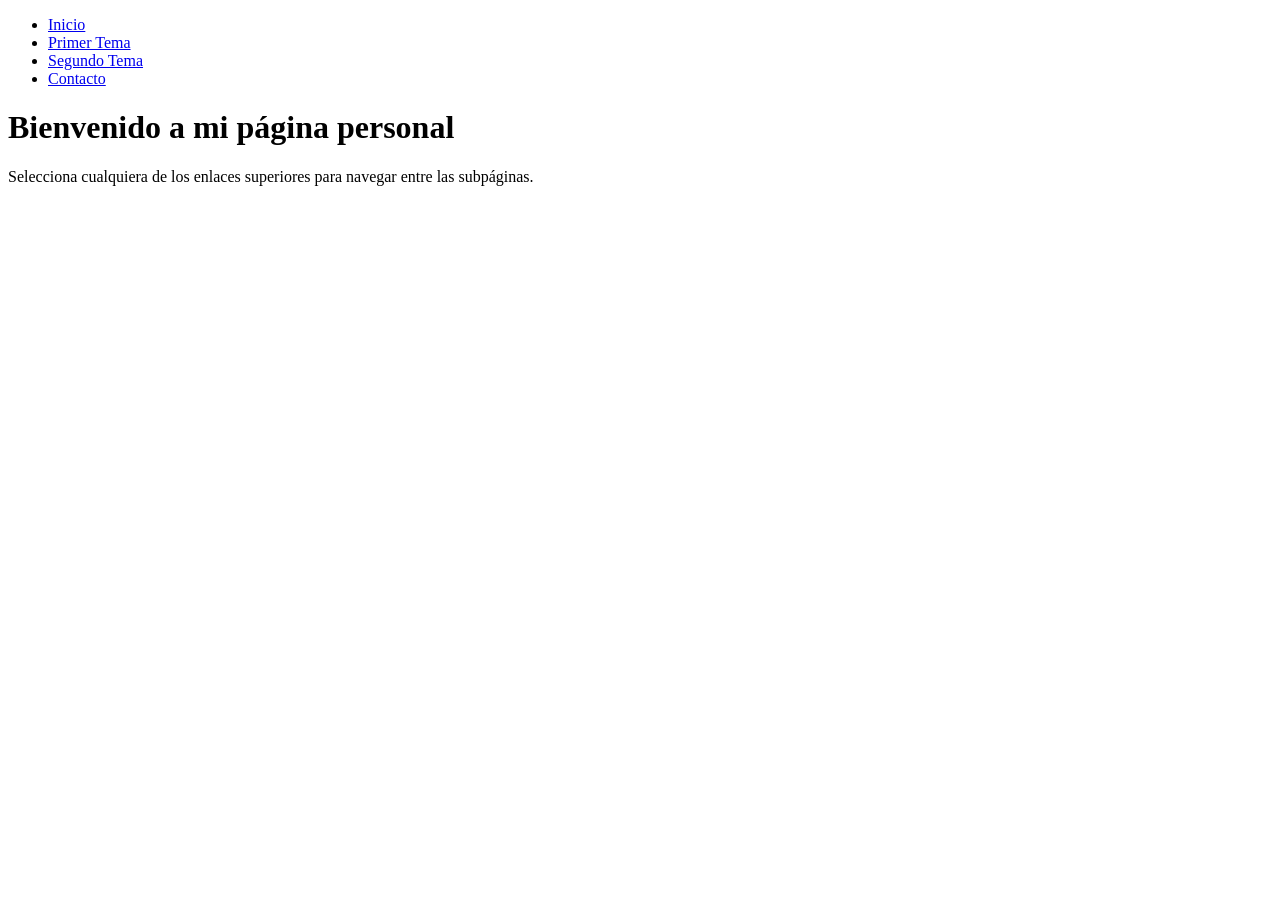
==== index.html @ e3963a8f "Create index.html" ====
<!DOCTYPE html>
<html lang="es">
<head>
    <meta charset="UTF-8">
    <meta name="viewport" content="width=device-width, initial-scale=1.0">
    <title>Mi Sitio Personal</title>
    <link rel="stylesheet" href="styles.css">
</head>
<body>

    <header>
        <nav>
            <ul>
                <!-- Rutas desde la raíz -->
                <li><a href="index.html">Inicio</a></li>
                <li><a href="temas/tema-1.html">Primer Tema</a></li>
                <li><a href="temas/tema-2.html">Segundo Tema</a></li>
                <li><a href="contacto.html">Contacto</a></li>
            </ul>
        </nav>
    </header>

    <main>
        <h1>Bienvenido a mi página personal</h1>
        <p>Selecciona cualquiera de los enlaces superiores para navegar entre las subpáginas.</p>
    </main>

</body>
</html>
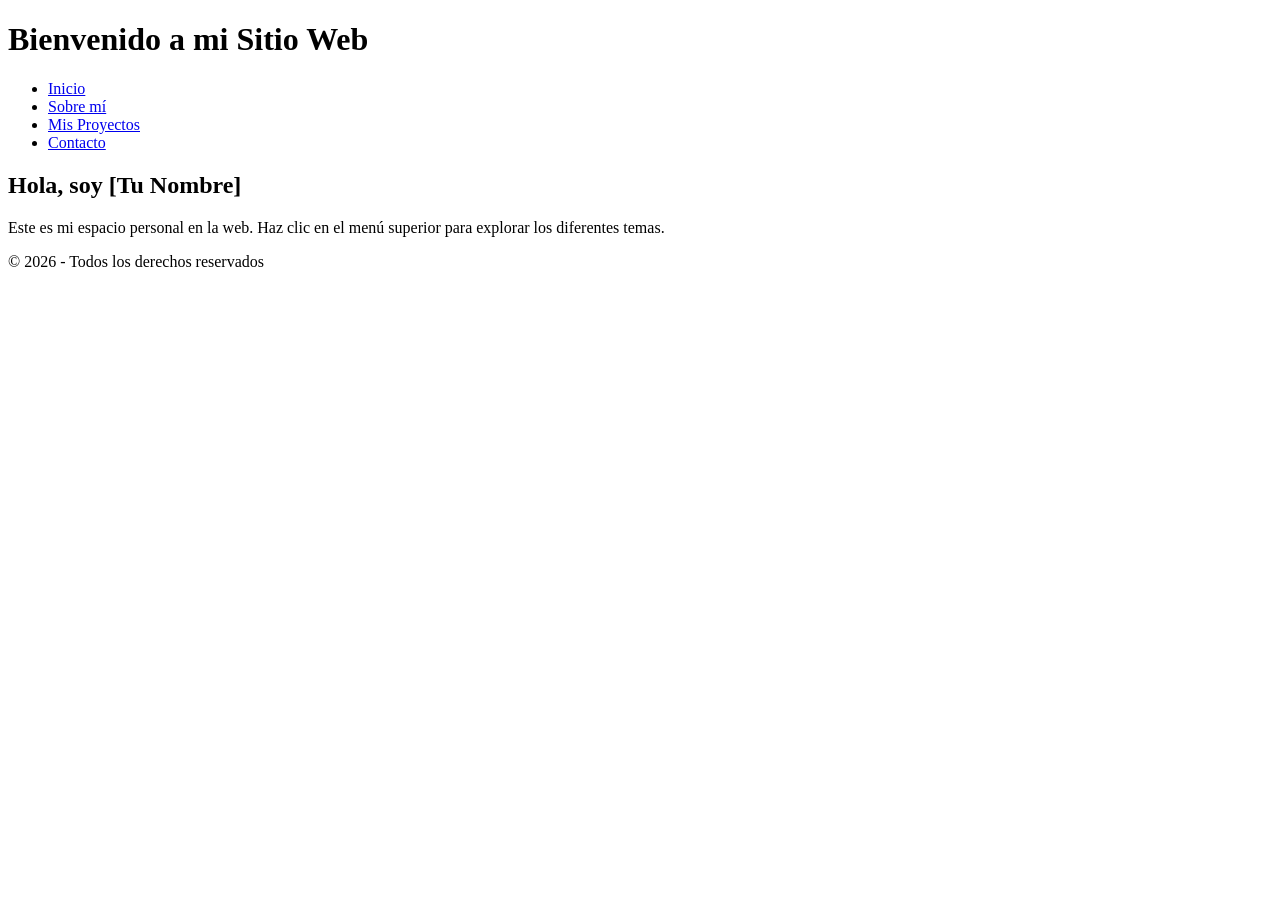
==== commit 8e86dedf: "Update index.html" ====
--- a/index.html
+++ b/index.html
@@ -3,27 +3,31 @@
 <head>
     <meta charset="UTF-8">
     <meta name="viewport" content="width=device-width, initial-scale=1.0">
-    <title>Mi Sitio Personal</title>
-    <link rel="stylesheet" href="styles.css">
+    <title>Mi Página Personal</title>
 </head>
 <body>
 
     <header>
+        <h1>Bienvenido a mi Sitio Web</h1>
+        <!-- Menú de navegación con enlaces a las subpáginas -->
         <nav>
             <ul>
-                <!-- Rutas desde la raíz -->
                 <li><a href="index.html">Inicio</a></li>
-                <li><a href="temas/tema-1.html">Primer Tema</a></li>
-                <li><a href="temas/tema-2.html">Segundo Tema</a></li>
+                <li><a href="sobre-mi.html">Sobre mí</a></li>
+                <li><a href="proyectos.html">Mis Proyectos</a></li>
                 <li><a href="contacto.html">Contacto</a></li>
             </ul>
         </nav>
     </header>
 
     <main>
-        <h1>Bienvenido a mi página personal</h1>
-        <p>Selecciona cualquiera de los enlaces superiores para navegar entre las subpáginas.</p>
+        <h2>Hola, soy [Tu Nombre]</h2>
+        <p>Este es mi espacio personal en la web. Haz clic en el menú superior para explorar los diferentes temas.</p>
     </main>
+
+    <footer>
+        <p>© 2026 - Todos los derechos reservados</p>
+    </footer>
 
 </body>
 </html>
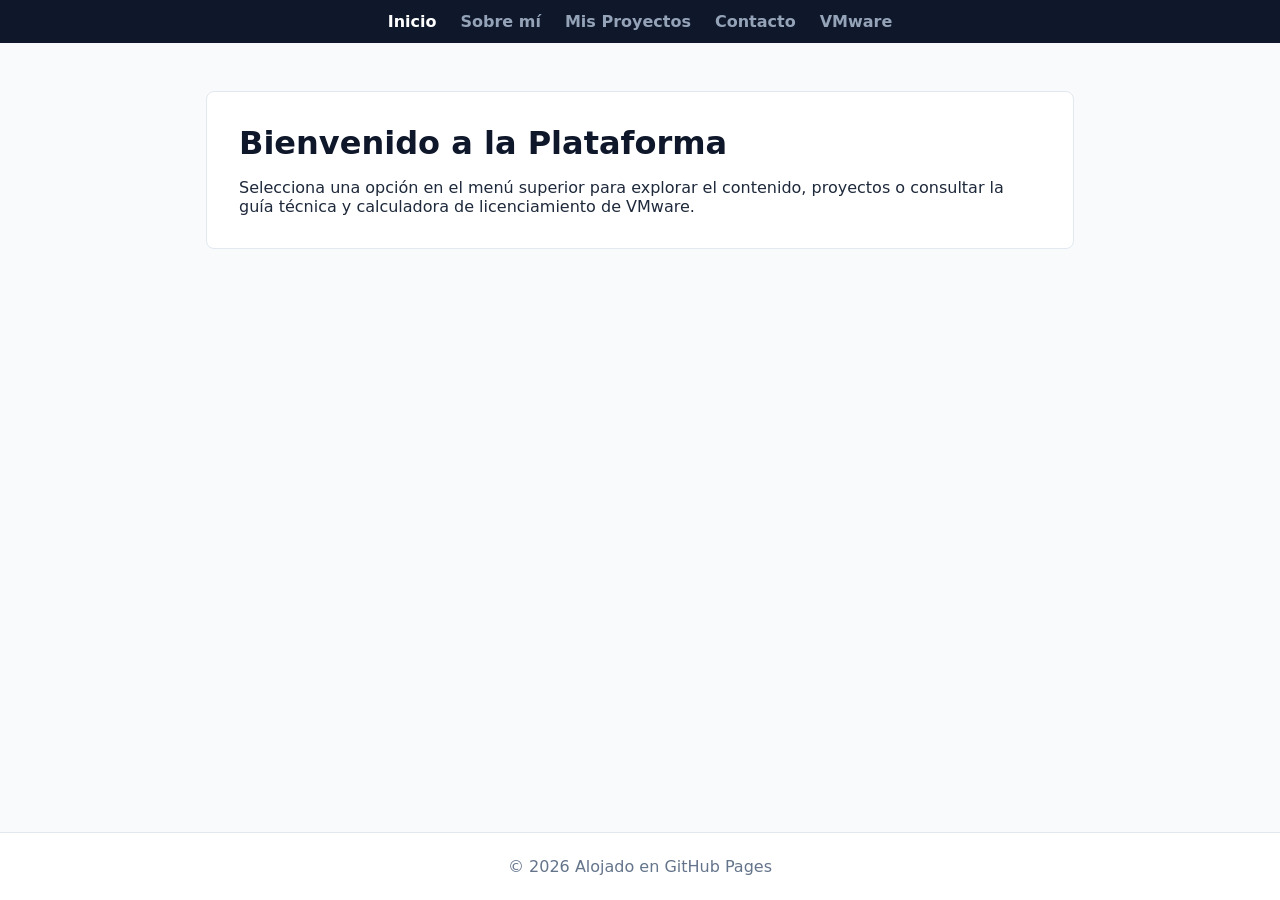
==== commit b2bb798c: "Update index.html" ====
--- a/index.html
+++ b/index.html
@@ -1,33 +1,52 @@
 <!DOCTYPE html>
 <html lang="es">
 <head>
-    <meta charset="UTF-8">
-    <meta name="viewport" content="width=device-width, initial-scale=1.0">
-    <title>Mi Página Personal</title>
+  <meta charset="UTF-8">
+  <meta name="viewport" content="width=device-width, initial-scale=1.0">
+  <title>Inicio | Portal Técnico</title>
+  <style>
+    :root {
+      --primary-color: #0072ce;
+      --secondary-color: #0f172a;
+      --bg-color: #f8fafc;
+      --card-bg: #ffffff;
+      --text-color: #1e293b;
+      --border-color: #e2e8f0;
+    }
+    * { box-sizing: border-box; margin: 0; padding: 0; }
+    body { font-family: system-ui, -apple-system, sans-serif; background: var(--bg-color); color: var(--text-color); display: flex; flex-direction: column; min-height: 100vh; }
+    
+    .top-nav { background-color: var(--secondary-color); padding: 0.75rem 2rem; }
+    .top-nav ul { list-style: none; display: flex; gap: 1.5rem; justify-content: center; flex-wrap: wrap; }
+    .top-nav a { color: #94a3b8; text-decoration: none; font-weight: 600; }
+    .top-nav a:hover, .top-nav a.active { color: #ffffff; }
+
+    main { max-width: 900px; margin: 3rem auto; padding: 0 1rem; width: 100%; flex: 1; }
+    .card { background: var(--card-bg); padding: 2rem; border-radius: 8px; border: 1px solid var(--border-color); }
+    h1 { color: var(--secondary-color); margin-bottom: 1rem; }
+    footer { text-align: center; padding: 1.5rem; color: #64748b; border-top: 1px solid var(--border-color); background: var(--card-bg); }
+  </style>
 </head>
 <body>
+  <nav class="top-nav">
+    <ul>
+      <li><a href="index.html" class="active">Inicio</a></li>
+      <li><a href="sobre-mi.html">Sobre mí</a></li>
+      <li><a href="proyectos.html">Mis Proyectos</a></li>
+      <li><a href="contacto.html">Contacto</a></li>
+      <li><a href="vmware.html">VMware</a></li>
+    </ul>
+  </nav>
 
-    <header>
-        <h1>Bienvenido a mi Sitio Web</h1>
-        <!-- Menú de navegación con enlaces a las subpáginas -->
-        <nav>
-            <ul>
-                <li><a href="index.html">Inicio</a></li>
-                <li><a href="sobre-mi.html">Sobre mí</a></li>
-                <li><a href="proyectos.html">Mis Proyectos</a></li>
-                <li><a href="contacto.html">Contacto</a></li>
-            </ul>
-        </nav>
-    </header>
+  <main>
+    <div class="card">
+      <h1>Bienvenido a la Plataforma</h1>
+      <p>Selecciona una opción en el menú superior para explorar el contenido, proyectos o consultar la guía técnica y calculadora de licenciamiento de VMware.</p>
+    </div>
+  </main>
 
-    <main>
-        <h2>Hola, soy [Tu Nombre]</h2>
-        <p>Este es mi espacio personal en la web. Haz clic en el menú superior para explorar los diferentes temas.</p>
-    </main>
-
-    <footer>
-        <p>© 2026 - Todos los derechos reservados</p>
-    </footer>
-
+  <footer>
+    <p>&copy; 2026 Alojado en GitHub Pages</p>
+  </footer>
 </body>
 </html>
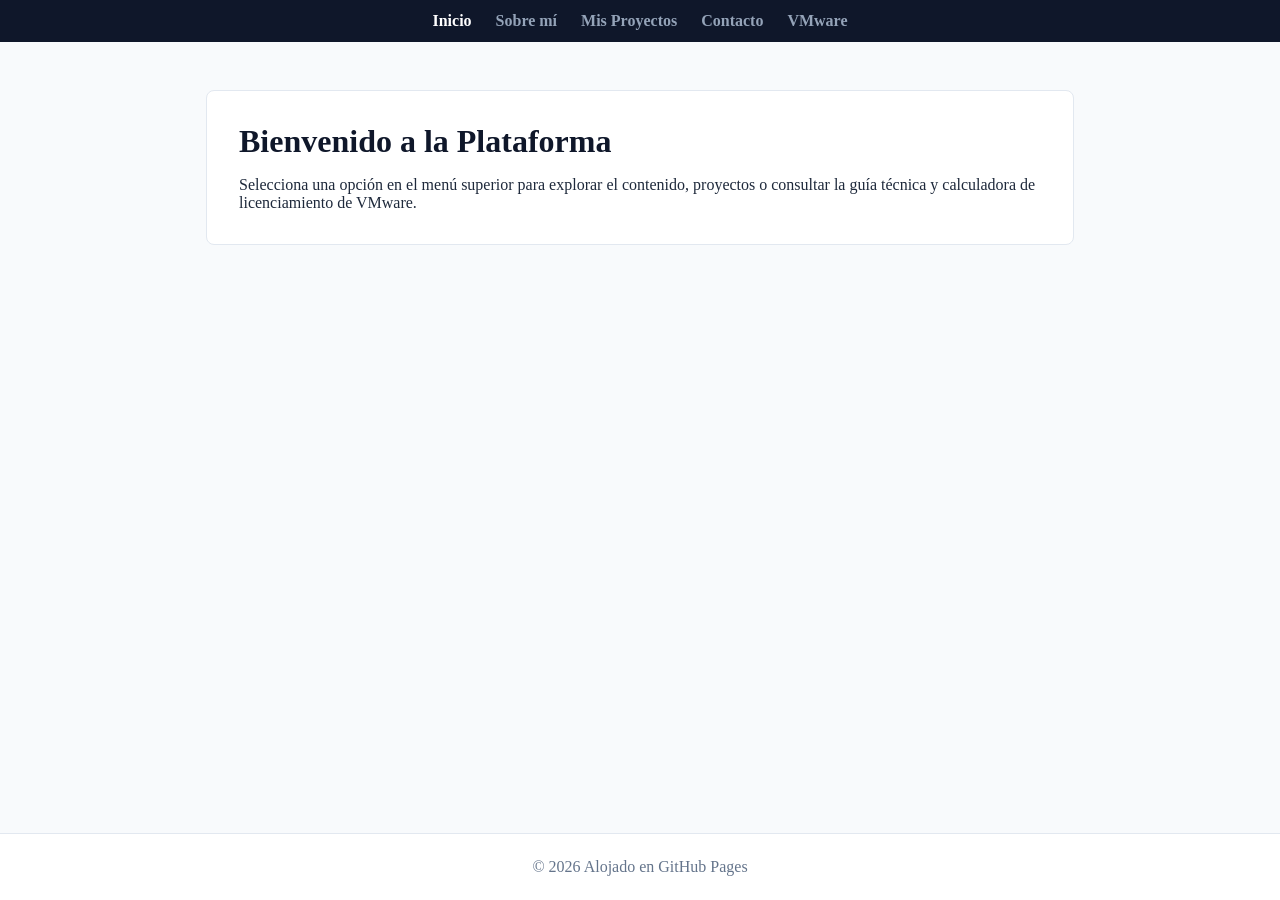
==== commit 25039d38: "Update index.html" ====
--- a/index.html
+++ b/index.html
@@ -14,7 +14,15 @@
       --border-color: #e2e8f0;
     }
     * { box-sizing: border-box; margin: 0; padding: 0; }
-    body { font-family: system-ui, -apple-system, sans-serif; background: var(--bg-color); color: var(--text-color); display: flex; flex-direction: column; min-height: 100vh; }
+    body { 
+    <!-- font-family: system-ui, -apple-system, sans-serif; -->
+
+      font-family: system-ui, -apple-system, BlinkMacSystemFont, 'Verdana', Roboto, Oxygen, Ubuntu, Cantarell, sans-serif;
+      background: var(--bg-color); 
+      color: var(--text-color); 
+      display: flex; 
+      flex-direction: column; 
+      min-height: 100vh; }
     
     .top-nav { background-color: var(--secondary-color); padding: 0.75rem 2rem; }
     .top-nav ul { list-style: none; display: flex; gap: 1.5rem; justify-content: center; flex-wrap: wrap; }
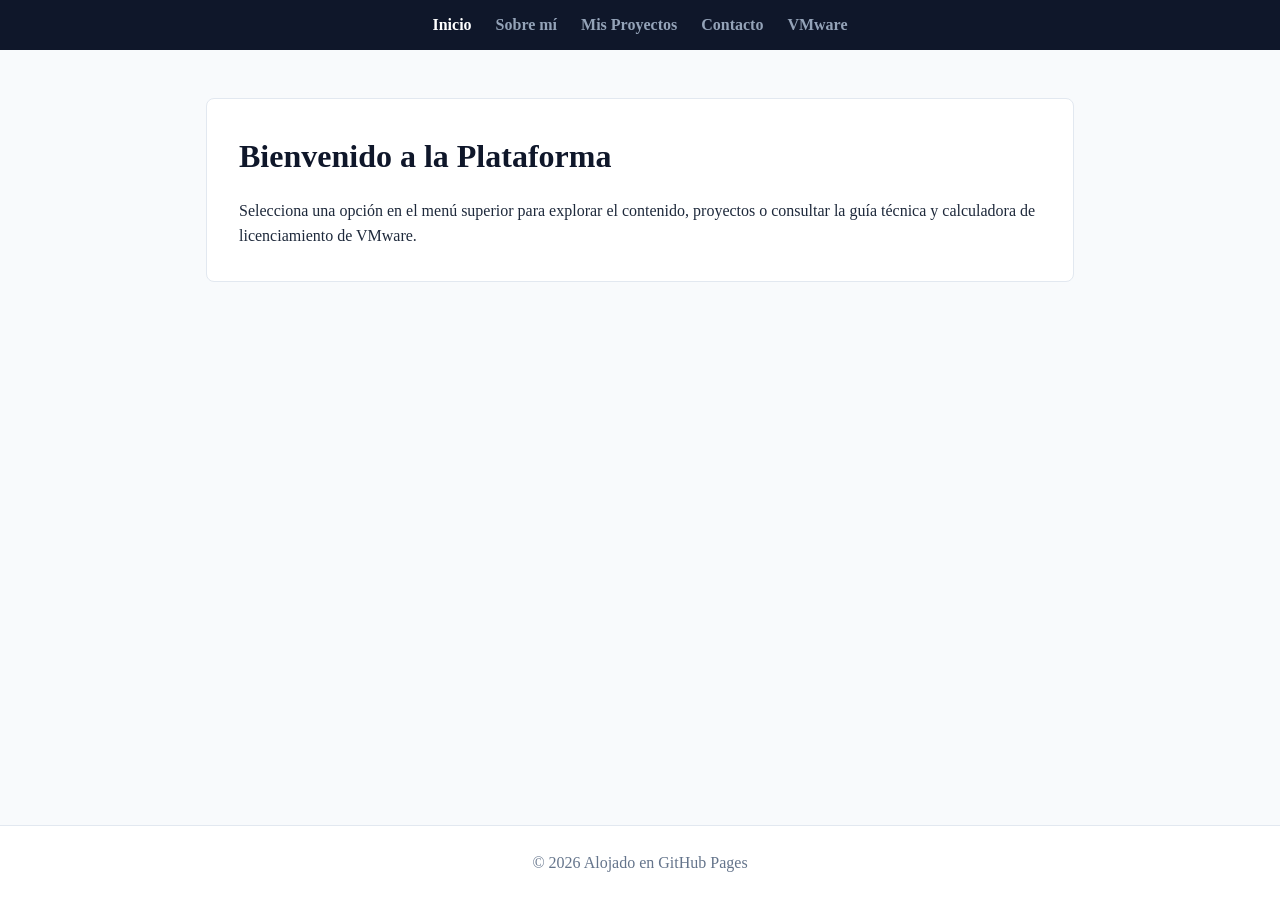
==== commit a4189e37: "Update index.html" ====
--- a/index.html
+++ b/index.html
@@ -6,23 +6,32 @@
   <title>Inicio | Portal Técnico</title>
   <style>
     :root {
-      --primary-color: #0072ce;
-      --secondary-color: #0f172a;
-      --bg-color: #f8fafc;
-      --card-bg: #ffffff;
-      --text-color: #1e293b;
-      --border-color: #e2e8f0;
+          --primary-color: #00008B; /* Azul Principal */
+          --secondary-color: #0f172a; /* Slate Oscuro */
+          --accent-color: #2563eb;
+          --bg-color: #f8fafc;
+          --card-bg: #ffffff;
+          --text-color: #1e293b;
+          --text-muted: #64748b;
+          --border-color: #e2e8f0;
+          --badge-vcf: #0284c7;
+          --badge-vvf: #0d9488;
+        }
+    * { 
+      box-sizing: border-box; 
+      margin: 0; 
+      padding: 0; 
     }
-    * { box-sizing: border-box; margin: 0; padding: 0; }
     body { 
     <!-- font-family: system-ui, -apple-system, sans-serif; -->
-
       font-family: system-ui, -apple-system, BlinkMacSystemFont, 'Verdana', Roboto, Oxygen, Ubuntu, Cantarell, sans-serif;
-      background: var(--bg-color); 
-      color: var(--text-color); 
-      display: flex; 
-      flex-direction: column; 
-      min-height: 100vh; }
+      background-color: var(--bg-color);
+      color: var(--text-color);
+      line-height: 1.6;
+      display: flex;
+      flex-direction: column;
+      min-height: 100vh;
+    }
     
     .top-nav { background-color: var(--secondary-color); padding: 0.75rem 2rem; }
     .top-nav ul { list-style: none; display: flex; gap: 1.5rem; justify-content: center; flex-wrap: wrap; }
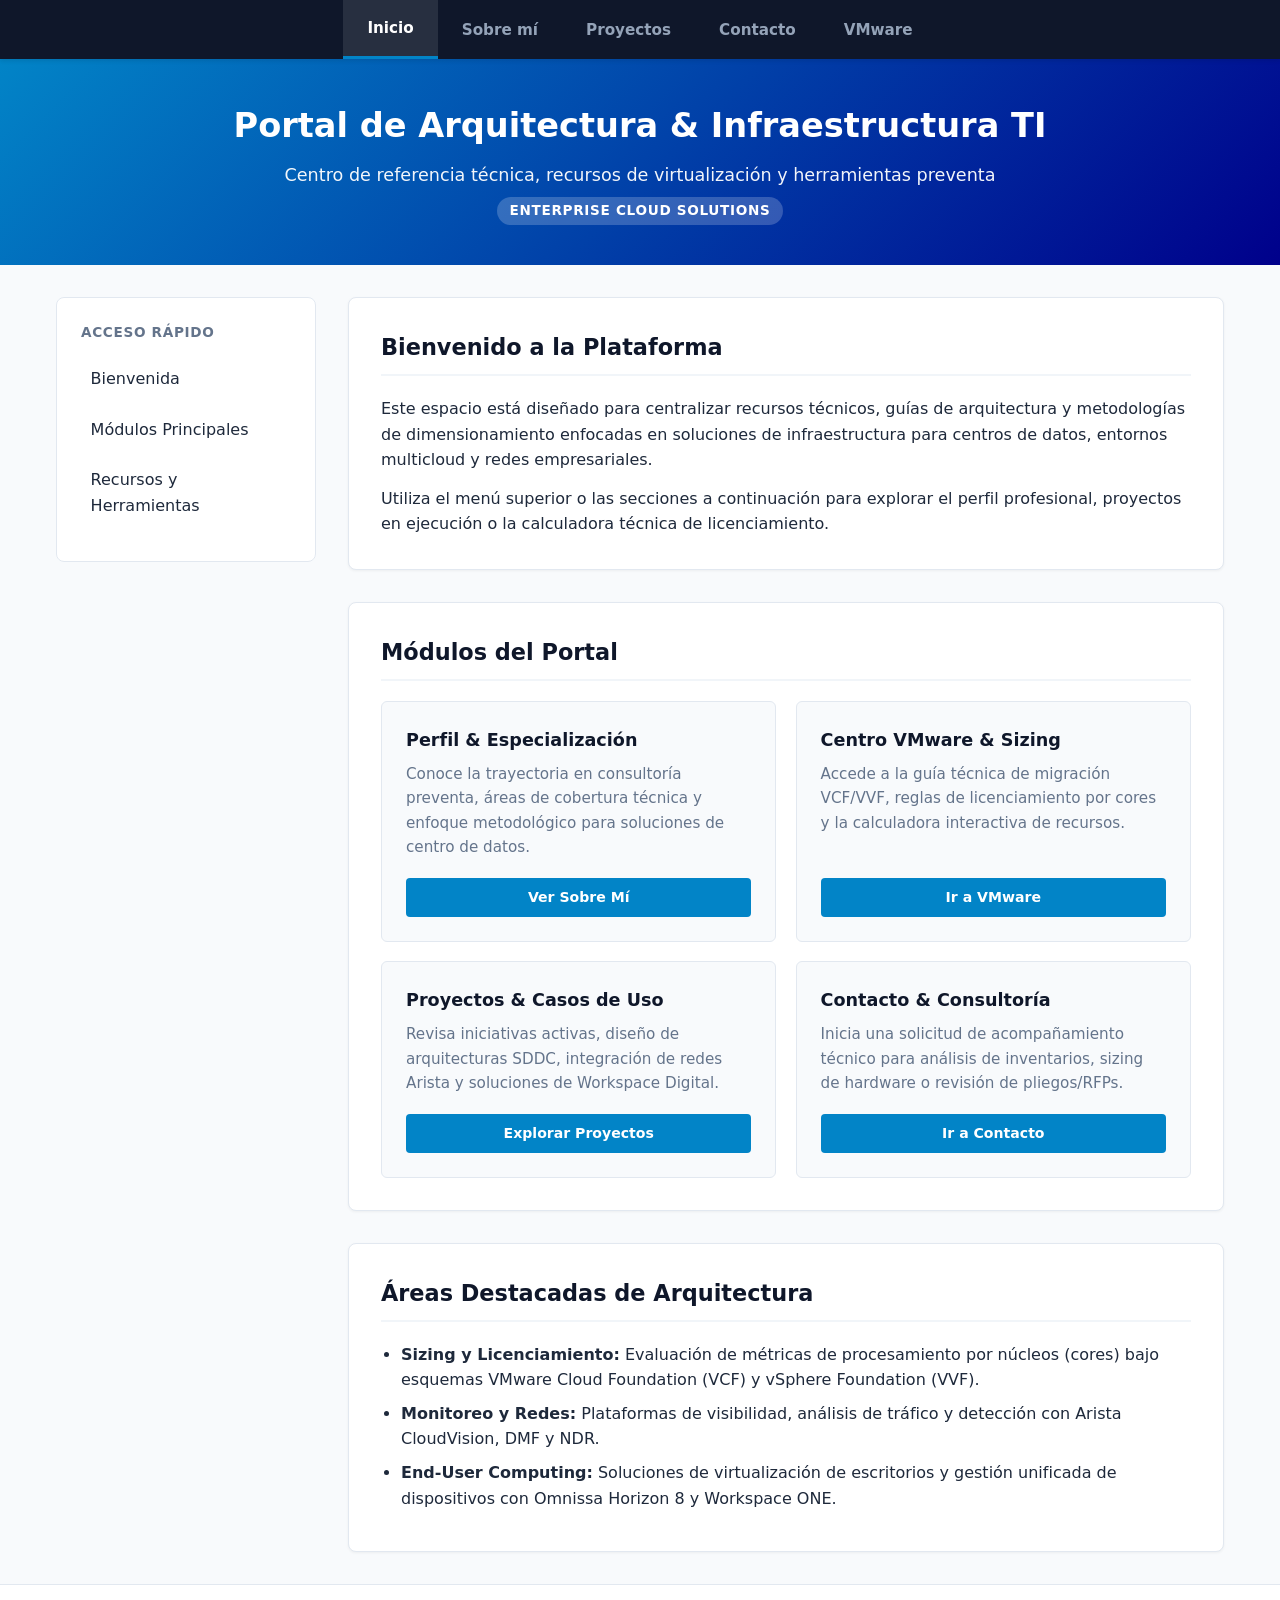
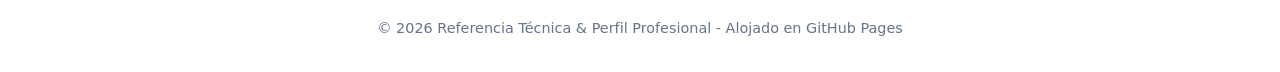
==== commit 1147c00f: "Update index.html" ====
--- a/index.html
+++ b/index.html
@@ -3,27 +3,28 @@
 <head>
   <meta charset="UTF-8">
   <meta name="viewport" content="width=device-width, initial-scale=1.0">
-  <title>Inicio | Portal Técnico</title>
+  <title>Inicio | Portal Técnico & Arquitectura Cloud</title>
   <style>
     :root {
-          --primary-color: #00008B; /* Azul Principal */
-          --secondary-color: #0f172a; /* Slate Oscuro */
-          --accent-color: #2563eb;
-          --bg-color: #f8fafc;
-          --card-bg: #ffffff;
-          --text-color: #1e293b;
-          --text-muted: #64748b;
-          --border-color: #e2e8f0;
-          --badge-vcf: #0284c7;
-          --badge-vvf: #0d9488;
-        }
-    * { 
-      box-sizing: border-box; 
-      margin: 0; 
-      padding: 0; 
-    }
-    body { 
-    <!-- font-family: system-ui, -apple-system, sans-serif; -->
+      --primary-color: #00008B; /* Azul Principal */
+      --secondary-color: #0f172a; /* Slate Oscuro */
+      --accent-color: #2563eb;
+      --bg-color: #f8fafc;
+      --card-bg: #ffffff;
+      --text-color: #1e293b;
+      --text-muted: #64748b;
+      --border-color: #e2e8f0;
+      --badge-vcf: #0284c7;
+      --badge-vvf: #0d9488;
+    }
+
+    * {
+      box-sizing: border-box;
+      margin: 0;
+      padding: 0;
+    }
+
+    body {
       font-family: system-ui, -apple-system, BlinkMacSystemFont, 'Verdana', Roboto, Oxygen, Ubuntu, Cantarell, sans-serif;
       background-color: var(--bg-color);
       color: var(--text-color);
@@ -32,38 +33,339 @@
       flex-direction: column;
       min-height: 100vh;
     }
-    
-    .top-nav { background-color: var(--secondary-color); padding: 0.75rem 2rem; }
-    .top-nav ul { list-style: none; display: flex; gap: 1.5rem; justify-content: center; flex-wrap: wrap; }
-    .top-nav a { color: #94a3b8; text-decoration: none; font-weight: 600; }
-    .top-nav a:hover, .top-nav a.active { color: #ffffff; }
-
-    main { max-width: 900px; margin: 3rem auto; padding: 0 1rem; width: 100%; flex: 1; }
-    .card { background: var(--card-bg); padding: 2rem; border-radius: 8px; border: 1px solid var(--border-color); }
-    h1 { color: var(--secondary-color); margin-bottom: 1rem; }
-    footer { text-align: center; padding: 1.5rem; color: #64748b; border-top: 1px solid var(--border-color); background: var(--card-bg); }
+
+    /* Menú Superior Global */
+    .top-nav {
+      background-color: var(--secondary-color);
+      box-shadow: 0 2px 4px rgba(0, 0, 0, 0.1);
+      position: sticky;
+      top: 0;
+      z-index: 1000;
+    }
+
+    .top-nav ul {
+      display: flex;
+      justify-content: center;
+      align-items: center;
+      list-style: none;
+      padding: 0;
+      margin: 0;
+      flex-wrap: wrap;
+    }
+
+    .top-nav li {
+      margin: 0;
+    }
+
+    .top-nav a {
+      display: block;
+      padding: 1rem 1.5rem;
+      color: #94a3b8;
+      text-decoration: none;
+      font-weight: 600;
+      font-size: 0.95rem;
+      transition: all 0.2s ease-in-out;
+    }
+
+    .top-nav a:hover,
+    .top-nav a.active {
+      color: #ffffff;
+      background-color: rgba(255, 255, 255, 0.1);
+    }
+
+    .top-nav a.active {
+      border-bottom: 3px solid var(--badge-vcf);
+    }
+
+    /* Header */
+    header {
+      background: linear-gradient(135deg, #0284c7, var(--primary-color));
+      color: white;
+      padding: 2.5rem 2rem;
+      text-align: center;
+    }
+
+    header h1 {
+      font-size: 2.1rem;
+      margin-bottom: 0.5rem;
+    }
+
+    header p {
+      font-size: 1.1rem;
+      opacity: 0.95;
+    }
+
+    .subtitle-tag {
+      display: inline-block;
+      background: rgba(255, 255, 255, 0.2);
+      padding: 0.2rem 0.8rem;
+      border-radius: 20px;
+      font-size: 0.85rem;
+      font-weight: 600;
+      margin-top: 0.5rem;
+      text-transform: uppercase;
+      letter-spacing: 0.05em;
+    }
+
+    /* Layout principal */
+    .container {
+      max-width: 1200px;
+      width: 100%;
+      margin: 2rem auto;
+      padding: 0 1rem;
+      display: grid;
+      grid-template-columns: 260px 1fr;
+      gap: 2rem;
+    }
+
+    /* Navegación lateral de la página */
+    .side-nav {
+      position: sticky;
+      top: 4.5rem;
+      height: fit-content;
+      background: var(--card-bg);
+      border-radius: 8px;
+      padding: 1.5rem;
+      border: 1px solid var(--border-color);
+    }
+
+    .side-nav h3 {
+      font-size: 0.85rem;
+      text-transform: uppercase;
+      letter-spacing: 0.05em;
+      color: var(--text-muted);
+      margin-bottom: 1rem;
+    }
+
+    .side-nav ul {
+      list-style: none;
+      padding-left: 0;
+    }
+
+    .side-nav li {
+      margin-bottom: 0.75rem;
+    }
+
+    .side-nav a {
+      color: var(--text-color);
+      text-decoration: none;
+      font-weight: 500;
+      display: block;
+      padding: 0.4rem 0.6rem;
+      border-radius: 4px;
+      transition: background 0.2s, color 0.2s;
+    }
+
+    .side-nav a:hover {
+      background: #e0f2fe;
+      color: var(--primary-color);
+    }
+
+    /* Contenido */
+    main {
+      display: flex;
+      flex-direction: column;
+      gap: 2rem;
+    }
+
+    .card {
+      background: var(--card-bg);
+      border-radius: 8px;
+      padding: 2rem;
+      border: 1px solid var(--border-color);
+      box-shadow: 0 1px 3px rgba(0,0,0,0.05);
+    }
+
+    .card h2 {
+      color: var(--secondary-color);
+      border-bottom: 2px solid #f1f5f9;
+      padding-bottom: 0.5rem;
+      margin-bottom: 1.25rem;
+      font-size: 1.4rem;
+    }
+
+    .card h3 {
+      color: var(--primary-color);
+      margin: 1.2rem 0 0.5rem 0;
+    }
+
+    /* Grids personalizados para accesos directos */
+    .grid-2 {
+      display: grid;
+      grid-template-columns: repeat(auto-fit, minmax(280px, 1fr));
+      gap: 1.2rem;
+      margin-top: 1rem;
+    }
+
+    .portal-card {
+      background: #f8fafc;
+      padding: 1.5rem;
+      border-radius: 6px;
+      border: 1px solid var(--border-color);
+      display: flex;
+      flex-direction: column;
+      justify-content: space-between;
+      transition: border-color 0.2s, box-shadow 0.2s;
+    }
+
+    .portal-card:hover {
+      border-color: var(--badge-vcf);
+      box-shadow: 0 2px 8px rgba(2, 132, 199, 0.1);
+    }
+
+    .portal-card h4 {
+      color: var(--secondary-color);
+      margin-bottom: 0.5rem;
+      font-size: 1.1rem;
+    }
+
+    .portal-card p {
+      color: var(--text-muted);
+      font-size: 0.95rem;
+      margin-bottom: 1.2rem;
+    }
+
+    .btn-link {
+      display: inline-block;
+      background-color: var(--badge-vcf);
+      color: white;
+      text-decoration: none;
+      padding: 0.5rem 1rem;
+      border-radius: 4px;
+      font-weight: 600;
+      font-size: 0.88rem;
+      text-align: center;
+      transition: background-color 0.2s;
+    }
+
+    .btn-link:hover {
+      background-color: var(--primary-color);
+    }
+
+    /* Footer */
+    footer {
+      text-align: center;
+      padding: 2rem;
+      color: var(--text-muted);
+      font-size: 0.9rem;
+      border-top: 1px solid var(--border-color);
+      background-color: var(--card-bg);
+      margin-top: auto;
+    }
+
+    /* Responsivo */
+    @media (max-width: 850px) {
+      .container {
+        grid-template-columns: 1fr;
+      }
+
+      .side-nav {
+        position: relative;
+        top: 0;
+      }
+
+      .top-nav a {
+        padding: 0.8rem 1rem;
+        font-size: 0.85rem;
+      }
+    }
   </style>
 </head>
 <body>
+
+  <!-- Menú de Inicio Superior Global -->
   <nav class="top-nav">
     <ul>
       <li><a href="index.html" class="active">Inicio</a></li>
       <li><a href="sobre-mi.html">Sobre mí</a></li>
-      <li><a href="proyectos.html">Mis Proyectos</a></li>
+      <li><a href="proyectos.html">Proyectos</a></li>
       <li><a href="contacto.html">Contacto</a></li>
       <li><a href="vmware.html">VMware</a></li>
     </ul>
   </nav>
 
-  <main>
-    <div class="card">
-      <h1>Bienvenido a la Plataforma</h1>
-      <p>Selecciona una opción en el menú superior para explorar el contenido, proyectos o consultar la guía técnica y calculadora de licenciamiento de VMware.</p>
-    </div>
-  </main>
+  <header>
+    <h1>Portal de Arquitectura & Infraestructura TI</h1>
+    <p>Centro de referencia técnica, recursos de virtualización y herramientas preventa</p>
+    <span class="subtitle-tag">Enterprise Cloud Solutions</span>
+  </header>
+
+  <div class="container">
+    <!-- Navegación lateral interna de la página -->
+    <nav class="side-nav">
+      <h3>Acceso Rápido</h3>
+      <ul>
+        <li><a href="#bienvenida">Bienvenida</a></li>
+        <li><a href="#modulos">Módulos Principales</a></li>
+        <li><a href="#recursos">Recursos y Herramientas</a></li>
+      </ul>
+    </nav>
+
+    <main>
+
+      <!-- SECCIÓN 1: BIENVENIDA -->
+      <section id="bienvenida" class="card">
+        <h2>Bienvenido a la Plataforma</h2>
+        <p>Este espacio está diseñado para centralizar recursos técnicos, guías de arquitectura y metodologías de dimensionamiento enfocadas en soluciones de infraestructura para centros de datos, entornos multicloud y redes empresariales.</p>
+        <p style="margin-top: 0.8rem;">Utiliza el menú superior o las secciones a continuación para explorar el perfil profesional, proyectos en ejecución o la calculadora técnica de licenciamiento.</p>
+      </section>
+
+      <!-- SECCIÓN 2: MÓDULOS PRINCIPALES -->
+      <section id="modulos" class="card">
+        <h2>Módulos del Portal</h2>
+        <div class="grid-2">
+
+          <div class="portal-card">
+            <div>
+              <h4>Perfil & Especialización</h4>
+              <p>Conoce la trayectoria en consultoría preventa, áreas de cobertura técnica y enfoque metodológico para soluciones de centro de datos.</p>
+            </div>
+            <a href="sobre-mi.html" class="btn-link">Ver Sobre Mí</a>
+          </div>
+
+          <div class="portal-card">
+            <div>
+              <h4>Centro VMware & Sizing</h4>
+              <p>Accede a la guía técnica de migración VCF/VVF, reglas de licenciamiento por cores y la calculadora interactiva de recursos.</p>
+            </div>
+            <a href="vmware.html" class="btn-link">Ir a VMware</a>
+          </div>
+
+          <div class="portal-card">
+            <div>
+              <h4>Proyectos & Casos de Uso</h4>
+              <p>Revisa iniciativas activas, diseño de arquitecturas SDDC, integración de redes Arista y soluciones de Workspace Digital.</p>
+            </div>
+            <a href="proyectos.html" class="btn-link">Explorar Proyectos</a>
+          </div>
+
+          <div class="portal-card">
+            <div>
+              <h4>Contacto & Consultoría</h4>
+              <p>Inicia una solicitud de acompañamiento técnico para análisis de inventarios, sizing de hardware o revisión de pliegos/RFPs.</p>
+            </div>
+            <a href="contacto.html" class="btn-link">Ir a Contacto</a>
+          </div>
+
+        </div>
+      </section>
+
+      <!-- SECCIÓN 3: RECURSOS Y HERRAMIENTAS -->
+      <section id="recursos" class="card">
+        <h2>Áreas Destacadas de Arquitectura</h2>
+        <ul style="padding-left: 1.25rem;">
+          <li style="margin-bottom: 0.5rem;"><strong>Sizing y Licenciamiento:</strong> Evaluación de métricas de procesamiento por núcleos (cores) bajo esquemas VMware Cloud Foundation (VCF) y vSphere Foundation (VVF).</li>
+          <li style="margin-bottom: 0.5rem;"><strong>Monitoreo y Redes:</strong> Plataformas de visibilidad, análisis de tráfico y detección con Arista CloudVision, DMF y NDR.</li>
+          <li style="margin-bottom: 0.5rem;"><strong>End-User Computing:</strong> Soluciones de virtualización de escritorios y gestión unificada de dispositivos con Omnissa Horizon 8 y Workspace ONE.</li>
+        </ul>
+      </section>
+
+    </main>
+  </div>
 
   <footer>
-    <p>&copy; 2026 Alojado en GitHub Pages</p>
+    <p>&copy; 2026 Referencia Técnica & Perfil Profesional - Alojado en GitHub Pages</p>
   </footer>
+
 </body>
 </html>
